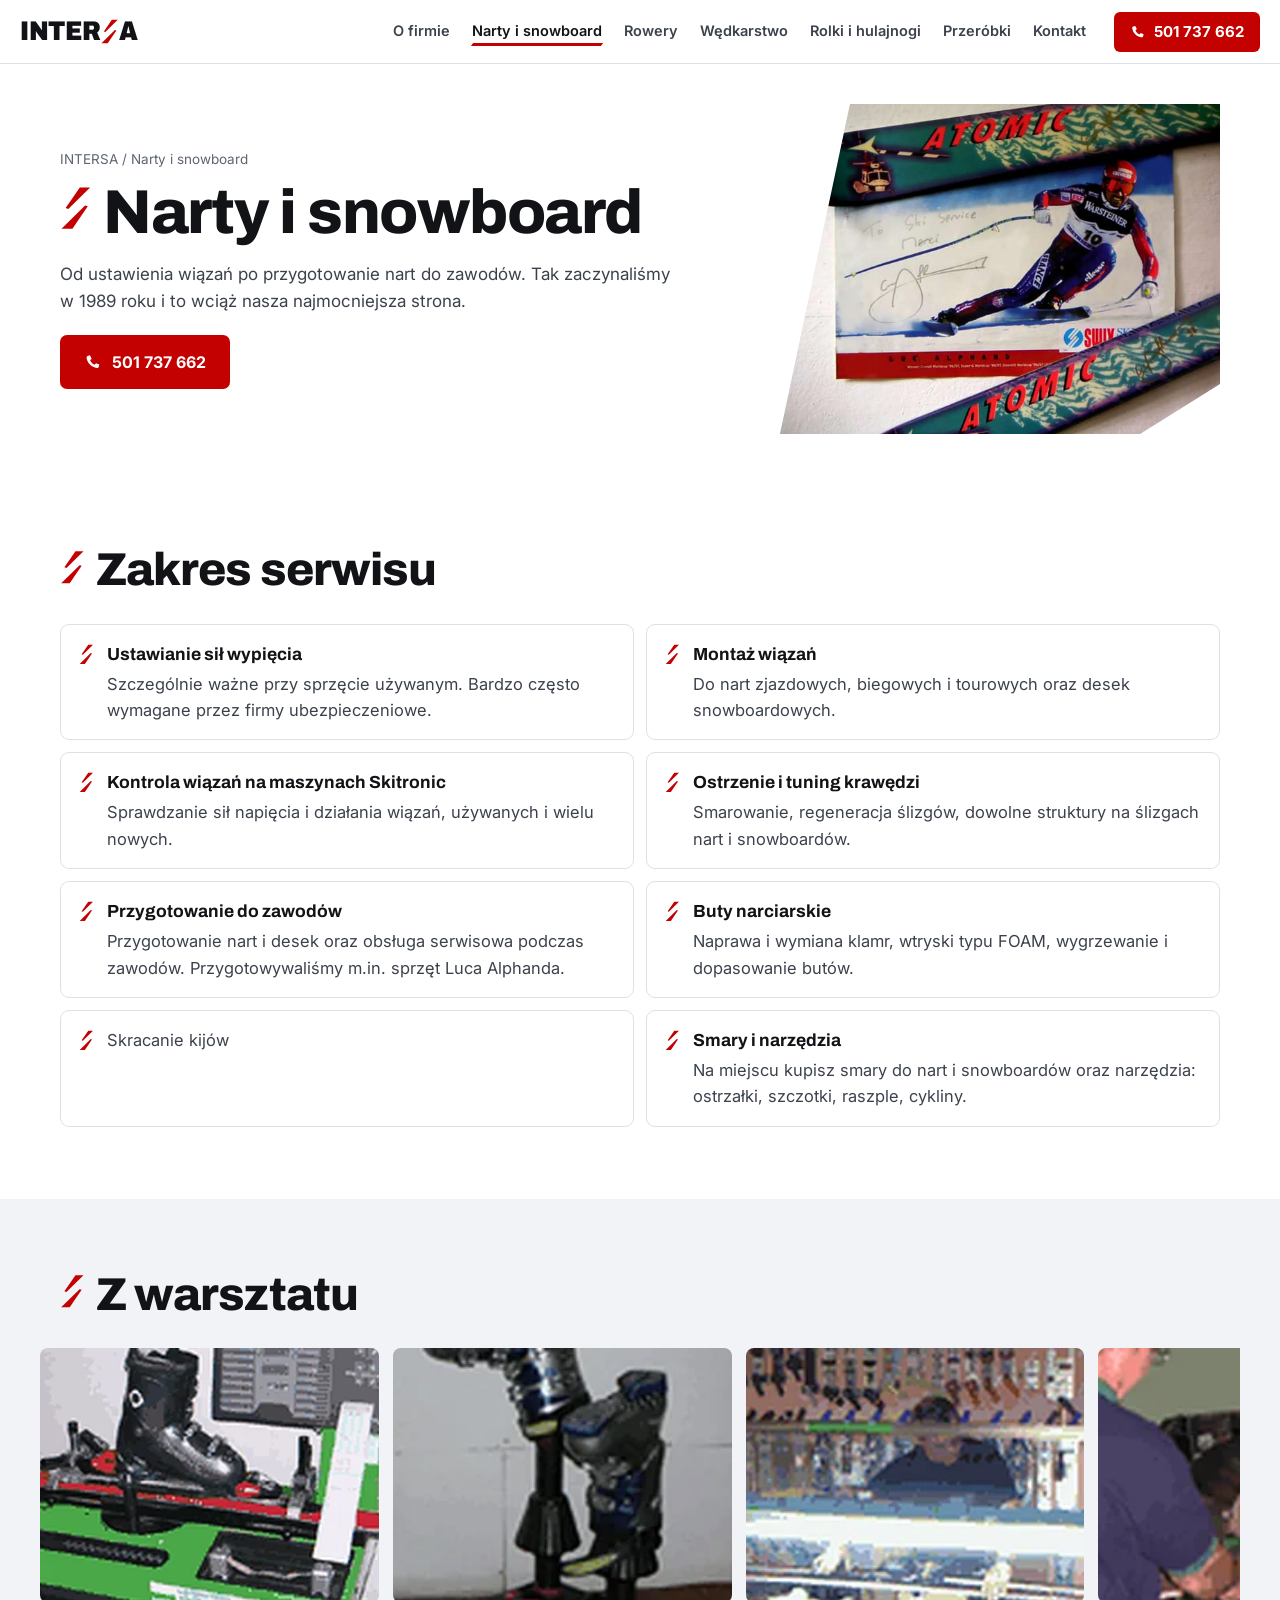
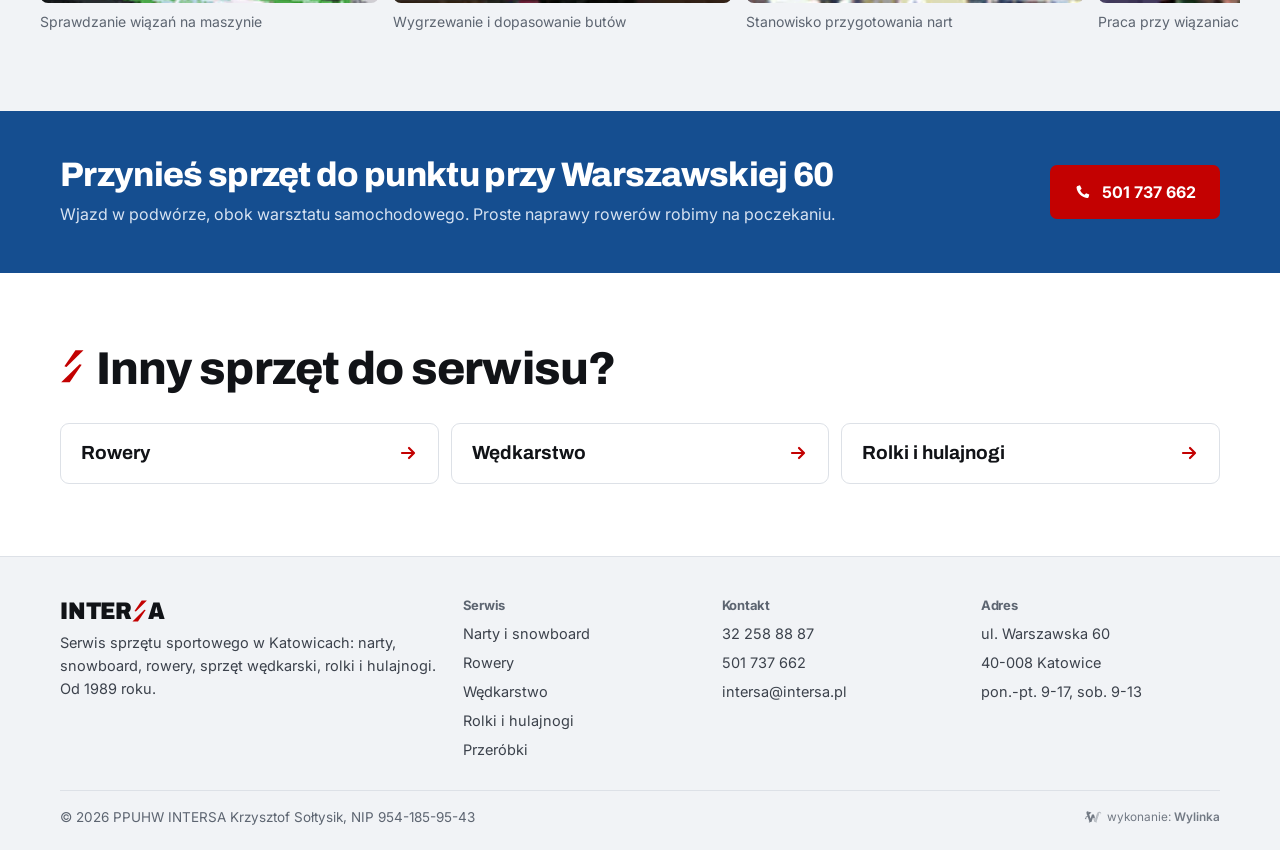
==== narty.html @ d05663ca "Koncepcja strony INTERSA" ====
<!doctype html>
<html lang="pl">
<head>
<meta charset="utf-8">
<meta name="viewport" content="width=device-width,initial-scale=1,viewport-fit=cover">
<title>Serwis nart i snowboardów Katowice - wiązania, ostrzenie | INTERSA</title>
<meta name="description" content="Serwis nart i snowboardów w Katowicach: ustawianie sił wypięcia, montaż wiązań, kontrola na maszynach Skitronic, ostrzenie krawędzi, smarowanie, struktury ślizgów, buty narciarskie.">
<meta name="robots" content="noindex,nofollow">
<meta name="theme-color" content="#ffffff">
<link rel="icon" href="img/favicon.svg" type="image/svg+xml">
<link rel="preconnect" href="https://fonts.googleapis.com">
<link rel="preconnect" href="https://fonts.gstatic.com" crossorigin>
<link href="https://fonts.googleapis.com/css2?family=Archivo:wdth,wght@62..125,600..900&family=Inter:wght@400;500;600;700&display=swap" rel="stylesheet">
<link rel="preload" as="image" href="img/alphand-2x.webp">
<link rel="stylesheet" href="style.css">
<style>
.wylinka-badge{display:inline-flex;align-items:center;gap:.4em;color:inherit;text-decoration:none;font-size:.875em;line-height:1;opacity:.85}
.wylinka-badge:hover,.wylinka-badge:focus-visible{opacity:1}
.wylinka-badge:focus-visible{outline:2px solid currentColor;outline-offset:3px;border-radius:2px}
.wylinka-badge svg{width:18px;height:18px;flex:none;overflow:visible}
.wylinka-badge b{font-weight:600}
.wylinka-badge .wy-old{opacity:.45;transform-origin:40px 30px;transition:transform .32s cubic-bezier(.3,.7,.4,1),opacity .32s ease-out}
.wylinka-badge .wy-pod{opacity:0;transition:opacity .2s ease-out .08s}
.wylinka-badge:hover .wy-old,.wylinka-badge:focus-visible .wy-old{transform:translate(9px,7px) rotate(9deg);opacity:0}
.wylinka-badge:hover .wy-pod,.wylinka-badge:focus-visible .wy-pod{opacity:1}
@media (prefers-reduced-motion:reduce){.wylinka-badge .wy-old,.wylinka-badge .wy-pod{transition:none}.wylinka-badge:hover .wy-old,.wylinka-badge:focus-visible .wy-old{transform:none;opacity:.45}.wylinka-badge:hover .wy-pod,.wylinka-badge:focus-visible .wy-pod{opacity:0}}
</style>
</head>
<body>
<a class="skip" href="#tresc">Przejdź do treści</a>
<header class="top">
  <div class="top-in">
    <a class="logo" href="index.html" aria-label="INTERSA - strona główna"><span>INTER</span><svg class="s" viewBox="0 0 20 30" aria-hidden="true"><path d="M13 1H20L5.2 15.6 3.4 15Z"/><path d="M16.6 13.2 18.4 13.8 8 29H.6Z"/></svg><span>A</span></a>
    <nav class="nav" aria-label="Menu główne"><a href="index.html">O firmie</a><a href="narty.html" aria-current=page>Narty i snowboard</a><a href="rowery.html">Rowery</a><a href="wedkarstwo.html">Wędkarstwo</a><a href="rolki.html">Rolki i hulajnogi</a><a href="przerobki.html">Przeróbki</a><a href="kontakt.html">Kontakt</a></nav>
    <a class="tel-top" href="tel:+48501737662"><svg viewBox="0 0 20 20" aria-hidden="true"><path d="M6.6 2.5 4 3.2c-.8.3-1.3 1-1.2 1.9.6 6 5.6 11 11.6 11.6.9.1 1.6-.4 1.9-1.2l.7-2.6-3.6-1.6-1.6 1.7c-2.2-1-4-2.8-5-5l1.7-1.6Z" fill="currentColor"/></svg>501 737 662</a>
    <button class="burger" aria-label="Menu" aria-expanded="false"><span></span></button>
  </div>
</header>
<nav class="mnav" aria-label="Menu mobilne"><a href="index.html">O firmie<small>od 1989</small></a><a href="narty.html" aria-current=page>Narty i snowboard<small>serwis zimowy</small></a><a href="rowery.html">Rowery<small>wszystkie typy</small></a><a href="wedkarstwo.html">Wędkarstwo<small>kołowrotki, wędziska</small></a><a href="rolki.html">Rolki i hulajnogi<small>łożyska, koła</small></a><a href="przerobki.html">Przeróbki<small>sprzęt dla wymagających</small></a><a href="kontakt.html">Kontakt<small>Warszawska 60</small></a><a class="mtel" href="tel:+48501737662">Zadzwoń: 501 737 662</a><span class="maddr">ul. Warszawska 60, Katowice (wjazd w podwórze)<br>pon.-pt. 9:00-17:00, sob. 9:00-13:00</span></nav>
<main id="tresc">

<section class="phero">
  <div class="phero-txt">
    <p class="crumb"><a href="index.html">INTERSA</a> / Narty i snowboard</p>
    <h1><svg class="blades" viewBox="0 0 20 30" aria-hidden="true"><path d="M13 1H20L5.2 15.6 3.4 15Z"/><path d="M16.6 13.2 18.4 13.8 8 29H.6Z"/></svg><span>Narty i snowboard</span></h1>
    <p class="lead">Od ustawienia wiązań po przygotowanie nart do zawodów. Tak zaczynaliśmy w 1989 roku i to wciąż nasza najmocniejsza strona.</p>
    <a class="btn btn-red" href="tel:+48501737662"><svg viewBox="0 0 20 20" aria-hidden="true"><path d="M6.6 2.5 4 3.2c-.8.3-1.3 1-1.2 1.9.6 6 5.6 11 11.6 11.6.9.1 1.6-.4 1.9-1.2l.7-2.6-3.6-1.6-1.6 1.7c-2.2-1-4-2.8-5-5l1.7-1.6Z" fill="currentColor"/></svg>501 737 662</a>
  </div>
  <div class="phero-img"><img src="img/alphand-2x.webp" alt="Plakat Luca Alphanda z dedykacją dla serwisu INTERSA" fetchpriority="high"></div>
</section>
<section class="sec"><div class="wrap">
  <div class="sec-head"><svg class="blades" viewBox="0 0 20 30" aria-hidden="true"><path d="M13 1H20L5.2 15.6 3.4 15Z"/><path d="M16.6 13.2 18.4 13.8 8 29H.6Z"/></svg><div><h2>Zakres serwisu</h2></div></div>
  <ul class="svc"><li><svg class="blades" viewBox="0 0 20 30" aria-hidden="true"><path d="M13 1H20L5.2 15.6 3.4 15Z"/><path d="M16.6 13.2 18.4 13.8 8 29H.6Z"/></svg><div><b>Ustawianie sił wypięcia</b><span>Szczególnie ważne przy sprzęcie używanym. Bardzo często wymagane przez firmy ubezpieczeniowe.</span></div></li><li><svg class="blades" viewBox="0 0 20 30" aria-hidden="true"><path d="M13 1H20L5.2 15.6 3.4 15Z"/><path d="M16.6 13.2 18.4 13.8 8 29H.6Z"/></svg><div><b>Montaż wiązań</b><span>Do nart zjazdowych, biegowych i tourowych oraz desek snowboardowych.</span></div></li><li><svg class="blades" viewBox="0 0 20 30" aria-hidden="true"><path d="M13 1H20L5.2 15.6 3.4 15Z"/><path d="M16.6 13.2 18.4 13.8 8 29H.6Z"/></svg><div><b>Kontrola wiązań na maszynach Skitronic</b><span>Sprawdzanie sił napięcia i działania wiązań, używanych i wielu nowych.</span></div></li><li><svg class="blades" viewBox="0 0 20 30" aria-hidden="true"><path d="M13 1H20L5.2 15.6 3.4 15Z"/><path d="M16.6 13.2 18.4 13.8 8 29H.6Z"/></svg><div><b>Ostrzenie i tuning krawędzi</b><span>Smarowanie, regeneracja ślizgów, dowolne struktury na ślizgach nart i snowboardów.</span></div></li><li><svg class="blades" viewBox="0 0 20 30" aria-hidden="true"><path d="M13 1H20L5.2 15.6 3.4 15Z"/><path d="M16.6 13.2 18.4 13.8 8 29H.6Z"/></svg><div><b>Przygotowanie do zawodów</b><span>Przygotowanie nart i desek oraz obsługa serwisowa podczas zawodów. Przygotowywaliśmy m.in. sprzęt Luca Alphanda.</span></div></li><li><svg class="blades" viewBox="0 0 20 30" aria-hidden="true"><path d="M13 1H20L5.2 15.6 3.4 15Z"/><path d="M16.6 13.2 18.4 13.8 8 29H.6Z"/></svg><div><b>Buty narciarskie</b><span>Naprawa i wymiana klamr, wtryski typu FOAM, wygrzewanie i dopasowanie butów.</span></div></li><li><svg class="blades" viewBox="0 0 20 30" aria-hidden="true"><path d="M13 1H20L5.2 15.6 3.4 15Z"/><path d="M16.6 13.2 18.4 13.8 8 29H.6Z"/></svg><div><span>Skracanie kijów</span></div></li><li><svg class="blades" viewBox="0 0 20 30" aria-hidden="true"><path d="M13 1H20L5.2 15.6 3.4 15Z"/><path d="M16.6 13.2 18.4 13.8 8 29H.6Z"/></svg><div><b>Smary i narzędzia</b><span>Na miejscu kupisz smary do nart i snowboardów oraz narzędzia: ostrzałki, szczotki, raszple, cykliny.</span></div></li></ul>
</div></section>
<section class="sec sec-ice"><div class="wrap"><div class="sec-head"><svg class="blades" viewBox="0 0 20 30" aria-hidden="true"><path d="M13 1H20L5.2 15.6 3.4 15Z"/><path d="M16.6 13.2 18.4 13.8 8 29H.6Z"/></svg><div><h2>Z warsztatu</h2></div></div><div class="gal"><figure><img src="img/narty-skitronic.webp" alt="Sprawdzanie wiązań na maszynie" loading="lazy"><figcaption>Sprawdzanie wiązań na maszynie</figcaption></figure><figure><img src="img/narty-buty.webp" alt="Wygrzewanie i dopasowanie butów" loading="lazy"><figcaption>Wygrzewanie i dopasowanie butów</figcaption></figure><figure><img src="img/narty-stol.webp" alt="Stanowisko przygotowania nart" loading="lazy"><figcaption>Stanowisko przygotowania nart</figcaption></figure><figure><img src="img/narty-wiazania.webp" alt="Praca przy wiązaniach" loading="lazy"><figcaption>Praca przy wiązaniach</figcaption></figure><figure><img src="img/narty-test.webp" alt="Podczas testów nart NTN" loading="lazy"><figcaption>Podczas testów nart NTN</figcaption></figure></div></div></section><section class="band"><div class="wrap band-in">
  <div><h2>Przynieś sprzęt do punktu przy Warszawskiej 60</h2><p>Wjazd w podwórze, obok warsztatu samochodowego. Proste naprawy rowerów robimy na poczekaniu.</p></div>
  <a class="btn btn-red" href="tel:+48501737662"><svg viewBox="0 0 20 20" aria-hidden="true"><path d="M6.6 2.5 4 3.2c-.8.3-1.3 1-1.2 1.9.6 6 5.6 11 11.6 11.6.9.1 1.6-.4 1.9-1.2l.7-2.6-3.6-1.6-1.6 1.7c-2.2-1-4-2.8-5-5l1.7-1.6Z" fill="currentColor"/></svg>501 737 662</a>
</div></section><section class="sec"><div class="wrap"><div class="sec-head"><svg class="blades" viewBox="0 0 20 30" aria-hidden="true"><path d="M13 1H20L5.2 15.6 3.4 15Z"/><path d="M16.6 13.2 18.4 13.8 8 29H.6Z"/></svg><div><h2>Inny sprzęt do serwisu?</h2></div></div><div class="next"><a href="rowery.html">Rowery<svg viewBox="0 0 20 20" aria-hidden="true"><path d="M4 10h11M11 5l5 5-5 5" fill="none" stroke="currentColor" stroke-width="2.2" stroke-linecap="round" stroke-linejoin="round"/></svg></a><a href="wedkarstwo.html">Wędkarstwo<svg viewBox="0 0 20 20" aria-hidden="true"><path d="M4 10h11M11 5l5 5-5 5" fill="none" stroke="currentColor" stroke-width="2.2" stroke-linecap="round" stroke-linejoin="round"/></svg></a><a href="rolki.html">Rolki i hulajnogi<svg viewBox="0 0 20 20" aria-hidden="true"><path d="M4 10h11M11 5l5 5-5 5" fill="none" stroke="currentColor" stroke-width="2.2" stroke-linecap="round" stroke-linejoin="round"/></svg></a></div></div></section></main>
<footer class="foot">
  <div class="wrap">
    <div class="foot-grid">
      <div class="fbrand"><a class="logo" href="index.html" aria-label="INTERSA"><span>INTER</span><svg class="s" viewBox="0 0 20 30" aria-hidden="true"><path d="M13 1H20L5.2 15.6 3.4 15Z"/><path d="M16.6 13.2 18.4 13.8 8 29H.6Z"/></svg><span>A</span></a><p>Serwis sprzętu sportowego w Katowicach: narty, snowboard, rowery, sprzęt wędkarski, rolki i hulajnogi. Od 1989 roku.</p></div>
      <div><h3>Serwis</h3><ul><li><a href="narty.html">Narty i snowboard</a></li><li><a href="rowery.html">Rowery</a></li><li><a href="wedkarstwo.html">Wędkarstwo</a></li><li><a href="rolki.html">Rolki i hulajnogi</a></li><li><a href="przerobki.html">Przeróbki</a></li></ul></div>
      <div><h3>Kontakt</h3><ul><li><a href="tel:+48322588887">32 258 88 87</a></li><li><a href="tel:+48501737662">501 737 662</a></li><li><a href="mailto:intersa@intersa.pl">intersa@intersa.pl</a></li></ul></div>
      <div><h3>Adres</h3><ul><li>ul. Warszawska 60</li><li>40-008 Katowice</li><li>pon.-pt. 9-17, sob. 9-13</li></ul></div>
    </div>
    <div class="foot-bot">
      <span>&copy; 2026 PPUHW INTERSA Krzysztof Sołtysik, NIP 954-185-95-43</span>
      <a class="wylinka-badge" href="https://wylinka.pl/?utm_source=intersa.pl&amp;utm_medium=stopka&amp;utm_campaign=wykonanie" rel="noopener" title="Strona wykonana przez Wylinka"><svg viewBox="0 0 64 64" aria-hidden="true" focusable="false" fill="currentColor"><path d="M9.8 22.8l-1.2-7.9 2.2-3.7 15.5 4.6-.5 1.5-7.2 5.5 4.7 15.6 5-15.6 7 0 4.1 12.7-4.2-.9-2.6 1.8-.8-2.2-5.3 15.6-4.3 0 .4 .2-2.1 2.8-1.3-1.1 1.1-1.4-3.1 .2-.1-1.7 2.2-.1-5.7-16.5-4.8 .6-.8 3.1 0 .5-.3 .5 .8 2.2-1.6 .5-.4-1.3-.8 1.6-1.5-.8 .8-1.6-1.4 .6-.6-1.6 2.3-.8 .2-.4 1.3-4.8 5.9-.8-2.4-6.9zM15.2 13.7l-.1-.4-.4 .8-.1 .8 .1 1 .1 .4 .3 .7 .3-.9 .1-.7 0-.8z"/><path class="wy-pod" d="M37.1 49.8l-4.5-13.3 2.6-1.8 4.2 .9 .9 2.8 3-9.7 0-.5 .1-.8 3.2-8.4 .5-1 .6-1 .9-1.1 1.3-1 1.1-.7 1.4-.5 1.4-.3 .7 0 .9 0 1.2 .3 1.4 .6 .8 .5 .7 .7 .6 .7 .5 .9 .3 .9 .1 .9 0 .8-.2 .9-.5 .9-.5 .6-.7 .5-.7 .3-.1-.1 0-.1 .5-.5 .3-.7 .2-.5 0-.6-.1-.6-.3-.7-.4-.5-.4-.4-.5-.3-.6-.3-.7 0-.7 .1-.6 .1-.5 .4-.5 .5-.3 .5-.2 .7-.1 1.5-1.4 5.1-.8 3.3-.3 .7-.5 .7-6 17.5 1.9 .1-.1 1.7-3.1-.2 1.1 1.4-1.3 1.1-2.1-2.8 .4-.2z"/><path class="wy-old" d="M40.8 50l.4-.2-4.1 0-4.2-12.5 2.5-1.7 4.3 .9 .6 1.9 .6-1.6 0-.3 2.4-7.8 0-.5 .1-.8 3.2-8.4 .4-.8 .6-.9 .9-1.2 .9-.9 1.3-.8 1.4-.6 1.2-.3 1.4-.1 1.3 .1 .6 .2 .8 .3 1.1 .6 .9 .7 .7 .9 .5 .9 .3 .9 .1 1.1-.1 .9-.3 .9-.4 .7-.6 .7-.6 .4-.6 .2-.1-.1 0-.1 .5-.5 .3-.7 .2-.5 0-.5-.1-.6-.2-.6-.3-.5-.4-.5-.5-.3-.6-.3-.7-.1-.6 0-.6 .1-.6 .3-.6 .5-.3 .4-.2 .5-.1 .5-.1 1.5-1.4 5.1-.8 3.3-.3 .7-.5 .7-6 17.5 1.9 .1-.1 1.7-3.1-.2 1.1 1.4-1.3 1.1zM49.6 17.1l.6 1.7-1.5 1.9 .4 .4 1.8-2.1-.7-2.1zM48.1 28.3l.5 1.8-1.7 1.8 .4 .4 1.9-2-.6-2.2zM37.9 41.7l1.7-1.5-.4-.4-1.7 1.4zM42.6 38.7l-1.5 2.8 1.1 2-1.3 2.6 .5 .2 1.5-2.8-1.1-2 1.4-2.5z"/></svg><span>wykonanie: <b>Wylinka</b></span></a>
    </div>
  </div>
</footer>
<div class="callbar"><a class="btn btn-red" href="tel:+48501737662"><svg viewBox="0 0 20 20" aria-hidden="true"><path d="M6.6 2.5 4 3.2c-.8.3-1.3 1-1.2 1.9.6 6 5.6 11 11.6 11.6.9.1 1.6-.4 1.9-1.2l.7-2.6-3.6-1.6-1.6 1.7c-2.2-1-4-2.8-5-5l1.7-1.6Z" fill="currentColor"/></svg>Zadzwoń</a><a class="btn btn-line" href="kontakt.html">Dojazd</a></div>
<script src="app.js" defer></script>
</body>
</html>
---- style.css ----
:root{
  --ink:#111317;--ink2:#3c424c;--mute:#5d6571;
  --red:#C30101;--red-d:#9e0000;--navy:#154E90;--navy-d:#0f3b6e;
  --snow:#ffffff;--ice:#f1f3f6;--line:#dde1e7;
  --f-head:"Archivo",system-ui,sans-serif;--f-body:"Inter",system-ui,sans-serif;
  --hh:64px;--wrap:1200px;--g:20px;
}
*{box-sizing:border-box}
html{-webkit-text-size-adjust:100%;scroll-padding-top:calc(var(--hh) + 12px)}
body{margin:0;background:var(--snow);color:var(--ink);font:16px/1.6 var(--f-body);overflow-x:hidden}
img{max-width:100%;display:block}
a{color:inherit}
h1,h2,h3{font-family:var(--f-head);font-weight:800;line-height:1.08;letter-spacing:-.02em;margin:0}
p{margin:0 0 1em}
.wrap{max-width:var(--wrap);margin:0 auto;padding:0 var(--g)}
.skip{position:absolute;left:-999px}.skip:focus{left:8px;top:8px;background:#fff;padding:8px;z-index:99}

/* ostrza - motyw z litery S */
.blades{display:inline-block;width:.8em;height:1.15em;flex:none;color:var(--red)}
.blades path{fill:currentColor}

/* nagłówek */
.top{position:sticky;top:0;z-index:50;background:rgba(255,255,255,.96);backdrop-filter:blur(8px);border-bottom:1px solid var(--line);height:var(--hh)}
.top-in{height:100%;display:flex;align-items:center;gap:18px;max-width:1320px;margin:0 auto;padding:0 var(--g)}
.logo{display:flex;align-items:center;text-decoration:none;color:var(--ink);font-family:var(--f-head);font-weight:900;font-size:27px;letter-spacing:-.01em;line-height:1;font-stretch:88%}
.logo .s{width:.62em;height:1em;margin:0 .03em 0 .02em}
.logo .s path{fill:var(--red)}
.nav{display:none;margin-left:auto;gap:2px}
.nav a{font:600 14.5px/1 var(--f-body);text-decoration:none;color:var(--ink2);padding:10px 10px;border-radius:6px;position:relative;white-space:nowrap}
.nav a:hover{color:var(--ink);background:var(--ice)}
.nav a[aria-current=page]{color:var(--ink)}
.nav a[aria-current=page]::after{content:"";position:absolute;left:10px;right:10px;bottom:3px;height:3px;background:var(--red);transform:skewX(-35deg)}
.tel-top{display:none;align-items:center;gap:8px;text-decoration:none;font:700 15px/1 var(--f-body);background:var(--red);color:#fff;padding:12px 16px;border-radius:6px;white-space:nowrap}
.tel-top:hover{background:var(--red-d)}
.burger{margin-left:auto;width:46px;height:46px;border:1px solid var(--line);background:#fff;border-radius:8px;display:grid;place-items:center;cursor:pointer;padding:0}
.burger span{display:block;width:20px;height:2px;background:var(--ink);position:relative}
.burger span::before,.burger span::after{content:"";position:absolute;left:0;width:20px;height:2px;background:var(--ink);transition:transform .2s}
.burger span::before{top:-6px}.burger span::after{top:6px}
.menu-open .burger span{background:transparent}
.menu-open .burger span::before{transform:translateY(6px) rotate(45deg)}
.menu-open .burger span::after{transform:translateY(-6px) rotate(-45deg)}
.mnav{position:fixed;inset:var(--hh) 0 0 0;background:#fff;z-index:49;padding:12px var(--g) 28px;display:none;flex-direction:column;overflow:auto}
.menu-open .mnav{display:flex}
.mnav a{display:flex;align-items:center;justify-content:space-between;text-decoration:none;font:700 21px/1.2 var(--f-head);padding:15px 2px;border-bottom:1px solid var(--line);color:var(--ink)}
.mnav a small{font:500 13px/1 var(--f-body);color:var(--mute)}
.mnav a[aria-current=page]{color:var(--red)}
.mnav .mtel{margin-top:22px;border:0;background:var(--red);color:#fff;justify-content:center;border-radius:8px;padding:16px;font-size:19px}
.mnav .maddr{border:0;font:500 14px/1.5 var(--f-body);color:var(--mute);justify-content:flex-start;padding:14px 2px 0}
@media (min-width:1100px){.nav{display:flex}.tel-top{display:inline-flex}.burger{display:none}.mnav{display:none!important}}

/* przyciski */
.btn{display:inline-flex;align-items:center;justify-content:center;gap:10px;font:700 16px/1 var(--f-body);text-decoration:none;border-radius:7px;padding:16px 22px;border:2px solid transparent;cursor:pointer;white-space:nowrap}
.btn-red{background:var(--red);color:#fff}.btn-red:hover{background:var(--red-d)}
.btn-line{border-color:var(--ink);color:var(--ink);background:transparent}.btn-line:hover{background:var(--ink);color:#fff}
.btn svg{width:18px;height:18px;flex:none}

/* hero strony głównej */
.hero{display:flex;flex-direction:column;height:calc(100svh - var(--hh));min-height:560px;max-height:980px}
.hero-txt{padding:22px var(--g) 18px}
.hero h1{font-size:clamp(34px,9.6vw,74px);font-stretch:92%}
.hero h1 em{font-style:normal;color:var(--red)}
.hero .lead{font-size:16.5px;line-height:1.5;color:var(--ink2);margin:12px 0 18px;max-width:34em}
.hero .acts{display:flex;gap:10px;flex-wrap:wrap}
.hero .acts .btn{flex:1 1 auto}
.hero-meta{display:flex;flex-wrap:wrap;gap:4px 16px;margin:14px 0 0;font-size:14px;color:var(--mute)}
.hero-meta b{color:var(--ink);font-weight:600}
.hero-img{flex:1;min-height:150px;position:relative;overflow:hidden;clip-path:polygon(0 34px,100% 0,100% 100%,0 100%)}
.hero-img img{position:absolute;inset:0;width:100%;height:100%;object-fit:cover;object-position:40% 38%}
.hero-img .cap{position:absolute;left:var(--g);bottom:14px;right:var(--g);color:#fff;font-size:13px;line-height:1.35;text-shadow:0 1px 8px rgba(0,0,0,.7)}
.hero-img::after{content:"";position:absolute;inset:auto 0 0 0;height:55%;background:linear-gradient(transparent,rgba(0,0,0,.55))}
.hero-img .cap{z-index:2}
@media (max-height:700px) and (max-width:759px){.hero .lead{font-size:15px;margin:8px 0 12px}.hero-meta{display:none}}
@media (min-width:760px){
  .hero{display:grid;grid-template-columns:1fr 1fr;height:calc(100vh - var(--hh));min-height:600px;max-height:860px}
  .hero-txt{align-self:center;padding:40px 40px 40px max(var(--g),calc((100vw - var(--wrap))/2 + var(--g)))}
  .hero .acts .btn{flex:0 0 auto}
  .hero-img{clip-path:polygon(110px 0,100% 0,100% 100%,0 100%)}
  .hero-img .cap{left:150px}
}

/* sekcje */
.sec{padding:72px 0}
.sec-ice{background:var(--ice)}
.sec-head{display:flex;align-items:flex-start;gap:12px;margin-bottom:28px}
.sec-head .blades{margin-top:.12em;font-size:30px}
.sec-head h2{font-size:clamp(28px,5.4vw,46px)}
.sec-head p{margin:10px 0 0;color:var(--ink2);max-width:40em}
@media (max-width:759px){.sec{padding:52px 0}}

/* karty usług (przesuwane) */
.rail{display:flex;gap:16px;overflow-x:auto;scroll-snap-type:x mandatory;scrollbar-width:none;padding:2px var(--g) 10px;margin:0 calc(var(--g) * -1);cursor:grab;-webkit-overflow-scrolling:touch}
.rail::-webkit-scrollbar{display:none}
.rail.drag{cursor:grabbing;scroll-snap-type:none}
.rail.drag a{pointer-events:none}
.card{flex:0 0 78%;scroll-snap-align:start;background:#fff;border:1px solid var(--line);border-radius:10px;overflow:hidden;text-decoration:none;color:var(--ink);display:flex;flex-direction:column;transition:border-color .2s,transform .2s}
.card:hover{border-color:var(--ink);transform:translateY(-2px)}
.card figure{margin:0;aspect-ratio:16/10;overflow:hidden;clip-path:polygon(0 0,100% 0,100% calc(100% - 22px),0 100%);background:var(--ice)}
.card figure img{width:100%;height:100%;object-fit:cover}
.card .cb{padding:14px 18px 20px;display:flex;flex-direction:column;flex:1}
.card h3{font-size:22px;margin-bottom:8px}
.card p{font-size:15px;color:var(--ink2);margin:0 0 14px}
.card .more{margin-top:auto;font:700 14.5px/1 var(--f-body);display:inline-flex;align-items:center;gap:8px;color:var(--red)}
.rail-nav{display:flex;gap:8px;justify-content:flex-end;margin-top:14px}
.rail-nav button{width:46px;height:46px;border-radius:50%;border:1.5px solid var(--ink);background:#fff;cursor:pointer;display:grid;place-items:center}
.rail-nav button:hover{background:var(--ink);color:#fff}
.rail-nav svg{width:18px;height:18px}
@media (min-width:600px){.card{flex-basis:46%}}
@media (min-width:1000px){.card{flex-basis:calc((100% - 48px)/3.35)}}

/* o firmie */
.about{display:grid;gap:34px}
.about-txt p{font-size:17px;color:var(--ink2)}
.motto{margin:26px 0 0;padding:20px 22px;border-left:4px solid var(--red);background:var(--ice);font:700 19px/1.4 var(--f-head);color:var(--ink)}
.motto span{display:block;font:500 13.5px/1.4 var(--f-body);color:var(--mute);margin-top:8px}
.about-fig{margin:0;position:relative}
.about-fig img{width:100%;aspect-ratio:4/3;object-fit:cover;clip-path:polygon(0 0,100% 0,100% calc(100% - 40px),calc(100% - 64px) 100%,0 100%)}
.about-fig figcaption{font-size:14px;color:var(--mute);margin-top:10px;line-height:1.45}
.facts{display:grid;grid-template-columns:1fr 1fr;gap:12px;margin:26px 0 0}
.fact{border-top:3px solid var(--ink);padding-top:10px}
.fact b{display:block;font:800 30px/1 var(--f-head);letter-spacing:-.02em}
.fact span{font-size:14px;color:var(--mute)}
@media (min-width:900px){.about{grid-template-columns:1.05fr .95fr;gap:64px;align-items:start}}

/* certyfikaty */
.brands{display:flex;flex-wrap:wrap;gap:8px}
.brands li{list-style:none;font:700 15px/1 var(--f-head);padding:11px 14px;border:1px solid var(--line);border-radius:6px;background:#fff}
.brands{padding:0;margin:0}
.note{font-size:14px;color:var(--mute);margin-top:16px}

/* pas współpracy */
.band{background:var(--navy);color:#fff;padding:46px 0}
.band-in{display:grid;gap:20px;align-items:center}
.band h2{font-size:clamp(24px,4vw,34px)}
.band p{margin:8px 0 0;color:#d7e3f2}
.band .blades{color:#fff;font-size:26px}
.band .btn-red{justify-self:start}
@media (min-width:900px){.band-in{grid-template-columns:1fr auto}}

/* kontakt */
.contact{display:grid;gap:26px}
.cinfo dl{margin:0;display:grid;gap:16px}
.cinfo dt{font:700 13px/1 var(--f-body);color:var(--mute);margin-bottom:5px}
.cinfo dd{margin:0;font-size:17px}
.cinfo dd a{font-weight:700;text-decoration:none}
.cinfo dd a:hover{color:var(--red)}
.hours{width:100%;border-collapse:collapse;font-size:16px}
.hours td{padding:4px 0}.hours td+td{text-align:right;font-weight:600}
.map{border:1px solid var(--line);border-radius:10px;overflow:hidden;min-height:320px;background:var(--ice)}
.map iframe{width:100%;height:100%;min-height:320px;border:0;display:block}
@media (min-width:900px){.contact{grid-template-columns:.8fr 1.2fr;gap:44px}}

.form{display:grid;gap:12px;margin-top:8px}
.form label{font:600 14px/1.2 var(--f-body);display:grid;gap:6px}
.form input,.form textarea{font:16px var(--f-body);padding:13px 14px;border:1.5px solid var(--line);border-radius:7px;background:#fff;width:100%}
.form input:focus,.form textarea:focus{outline:none;border-color:var(--navy)}
.form textarea{min-height:120px;resize:vertical}
.form .demo{font-size:13px;color:var(--mute)}

/* podstrony */
.phero{display:grid;gap:0}
.phero-txt{padding:28px var(--g) 24px}
.crumb{font-size:13.5px;color:var(--mute);margin-bottom:10px}
.crumb a{text-decoration:none}.crumb a:hover{color:var(--red)}
.phero h1{font-size:clamp(34px,8vw,62px);display:flex;gap:12px;align-items:flex-start}
.phero h1 .blades{font-size:.62em;margin-top:.14em}
.phero .lead{font-size:17px;color:var(--ink2);margin:14px 0 20px;max-width:36em}
.phero-img{position:relative;aspect-ratio:16/10;overflow:hidden;clip-path:polygon(0 26px,100% 0,100% 100%,0 100%);background:var(--ice)}
.phero-img img{position:absolute;inset:0;width:100%;height:100%;object-fit:cover}
@media (min-width:860px){
  .phero{grid-template-columns:1.05fr .95fr;min-height:480px}
  .phero-txt{align-self:center;padding:48px 44px 48px max(var(--g),calc((100vw - var(--wrap))/2 + var(--g)))}
  .phero-img{aspect-ratio:auto;clip-path:polygon(90px 0,100% 0,100% 100%,0 100%)}
}
.svc{display:grid;gap:12px;padding:0;margin:0}
.svc li{list-style:none;display:flex;gap:14px;align-items:flex-start;background:#fff;border:1px solid var(--line);border-radius:9px;padding:16px 18px;font-size:16.5px}
.svc li .blades{font-size:18px;margin-top:3px}
.svc li b{display:block;font-family:var(--f-head);font-size:17.5px;margin-bottom:2px}
.svc li span{color:var(--ink2)}
@media (min-width:860px){.svc{grid-template-columns:1fr 1fr}}
.gal{display:flex;gap:14px;overflow-x:auto;scroll-snap-type:x mandatory;scrollbar-width:none;padding:0 var(--g) 6px;margin:0 calc(var(--g) * -1);cursor:grab}
.gal::-webkit-scrollbar{display:none}
.gal.drag{cursor:grabbing;scroll-snap-type:none}
.gal figure{flex:0 0 80%;margin:0;scroll-snap-align:start}
.gal img{width:100%;aspect-ratio:4/3;object-fit:cover;border-radius:8px;user-select:none;-webkit-user-drag:none}
.gal figcaption{font-size:14px;color:var(--mute);margin-top:8px}
@media (min-width:700px){.gal figure{flex-basis:calc((100% - 28px)/2.4)}}
@media (min-width:1100px){.gal figure{flex-basis:calc((100% - 42px)/3.3)}}
.next{display:grid;gap:12px}
.next a{display:flex;justify-content:space-between;align-items:center;text-decoration:none;border:1px solid var(--line);border-radius:9px;padding:18px 20px;font:700 19px/1.2 var(--f-head);background:#fff}
.next a:hover{border-color:var(--ink)}
.next a svg{width:20px;height:20px;color:var(--red)}
@media (min-width:760px){.next{grid-template-columns:repeat(3,1fr)}}

/* stopka */
.foot{background:var(--ice);border-top:1px solid var(--line);padding:42px 0 22px;font-size:14.5px;color:var(--ink2)}
.foot-grid{display:grid;grid-template-columns:1fr 1fr;gap:24px 20px}
.foot h3{font:700 13px/1 var(--f-body);color:var(--mute);margin:0 0 10px}
.foot a{text-decoration:none}.foot a:hover{color:var(--red)}
.foot ul{list-style:none;margin:0;padding:0;display:grid;gap:6px}
.foot .fbrand{grid-column:1/-1}
.foot .fbrand .logo{font-size:24px;margin-bottom:8px}
.foot .fbrand p{margin:0;max-width:30em}
.foot-bot{display:flex;flex-wrap:wrap;gap:10px 20px;justify-content:space-between;align-items:center;border-top:1px solid var(--line);margin-top:28px;padding-top:16px;font-size:13.5px;color:var(--mute)}
@media (min-width:900px){.foot-grid{grid-template-columns:1.6fr 1fr 1fr 1fr}.foot .fbrand{grid-column:auto}}

/* pasek telefonu na telefonie */
.callbar{position:fixed;left:0;right:0;bottom:0;z-index:40;display:flex;gap:8px;padding:10px var(--g) calc(10px + env(safe-area-inset-bottom));background:rgba(255,255,255,.97);border-top:1px solid var(--line);transform:translateY(110%);transition:transform .25s}
.callbar.on{transform:none}
.callbar .btn{flex:1;padding:14px 10px}
@media (min-width:1100px){.callbar{display:none}}
.more svg,.tel-top svg{width:16px;height:16px;flex:none}
.about-fig img,.gal img,.card img{height:auto}
.card figure img{height:100%}
/* ostrza przy krawędzi zdjęcia */
.hero{position:relative}
.cut{position:absolute;pointer-events:none;z-index:3}
.cut path{fill:var(--red)}
.cut-m{left:0;right:0;width:100%;height:46px}
.cut-d{display:none}
.trust{display:none}
@media (max-width:759px){.cut-m{bottom:auto}}
@media (min-width:760px){
  .cut-m{display:none}
  .cut-d{display:block;top:0;bottom:0;height:100%;width:130px;left:calc(50% - 20px)}
  .trust{display:grid;grid-template-columns:repeat(3,1fr);gap:18px;margin:34px 0 0;padding:22px 0 0;border-top:1px solid var(--line);list-style:none}
  .trust li{display:flex;gap:10px;align-items:flex-start;font:600 15px/1.35 var(--f-body);color:var(--ink2)}
  .trust .blades{font-size:18px;margin-top:2px}
  .hero h1{font-size:clamp(44px,5.4vw,84px)}
}
@media (max-width:859px){
  .phero{display:flex;flex-direction:column;height:calc(100svh - var(--hh));min-height:540px;max-height:980px}
  .phero-img{flex:1;aspect-ratio:auto;min-height:170px}
}
@media (min-width:860px){
  .phero{grid-template-columns:1fr minmax(0,440px);min-height:0;max-width:var(--wrap);margin:0 auto;padding:0 var(--g);gap:40px;align-items:center}
  .phero-txt{padding:56px 0}
  .phero-img{aspect-ratio:4/3;clip-path:polygon(70px 0,100% 0,100% calc(100% - 50px),calc(100% - 80px) 100%,0 100%);margin:40px 0}
}
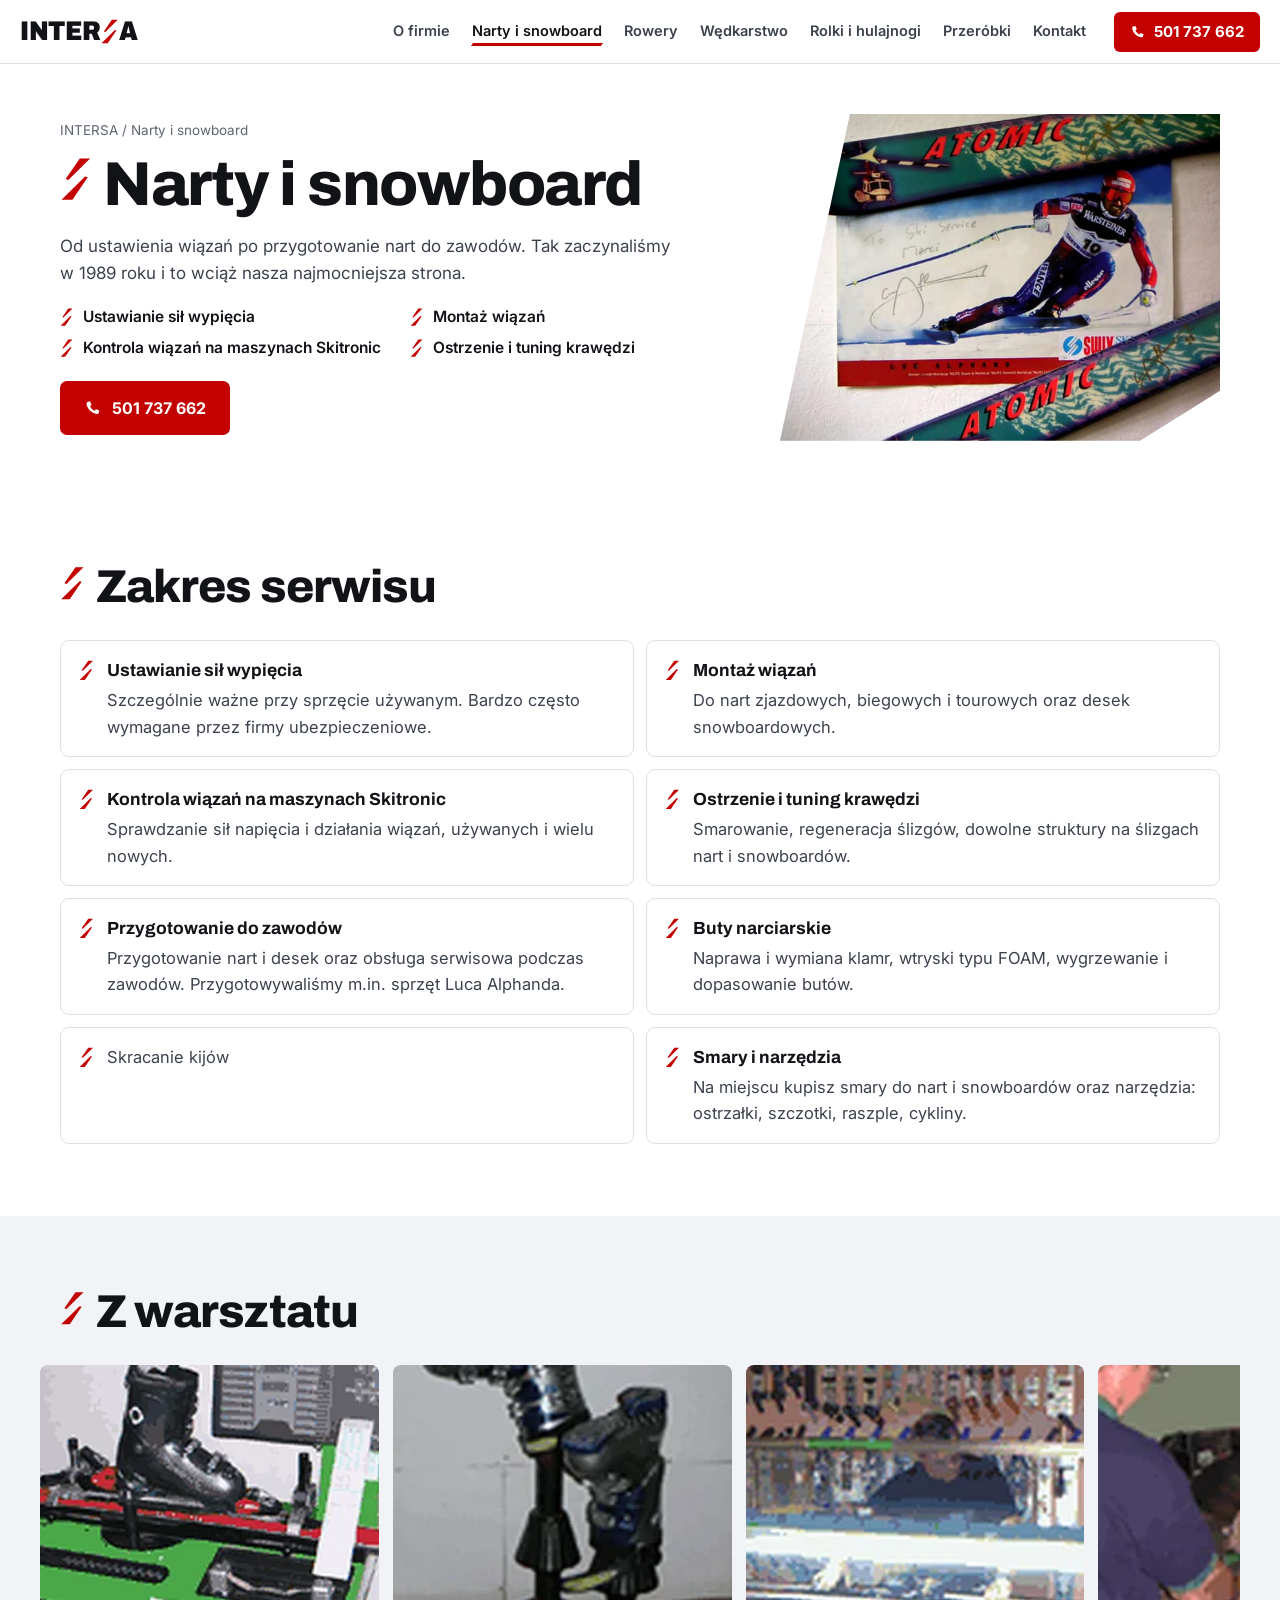
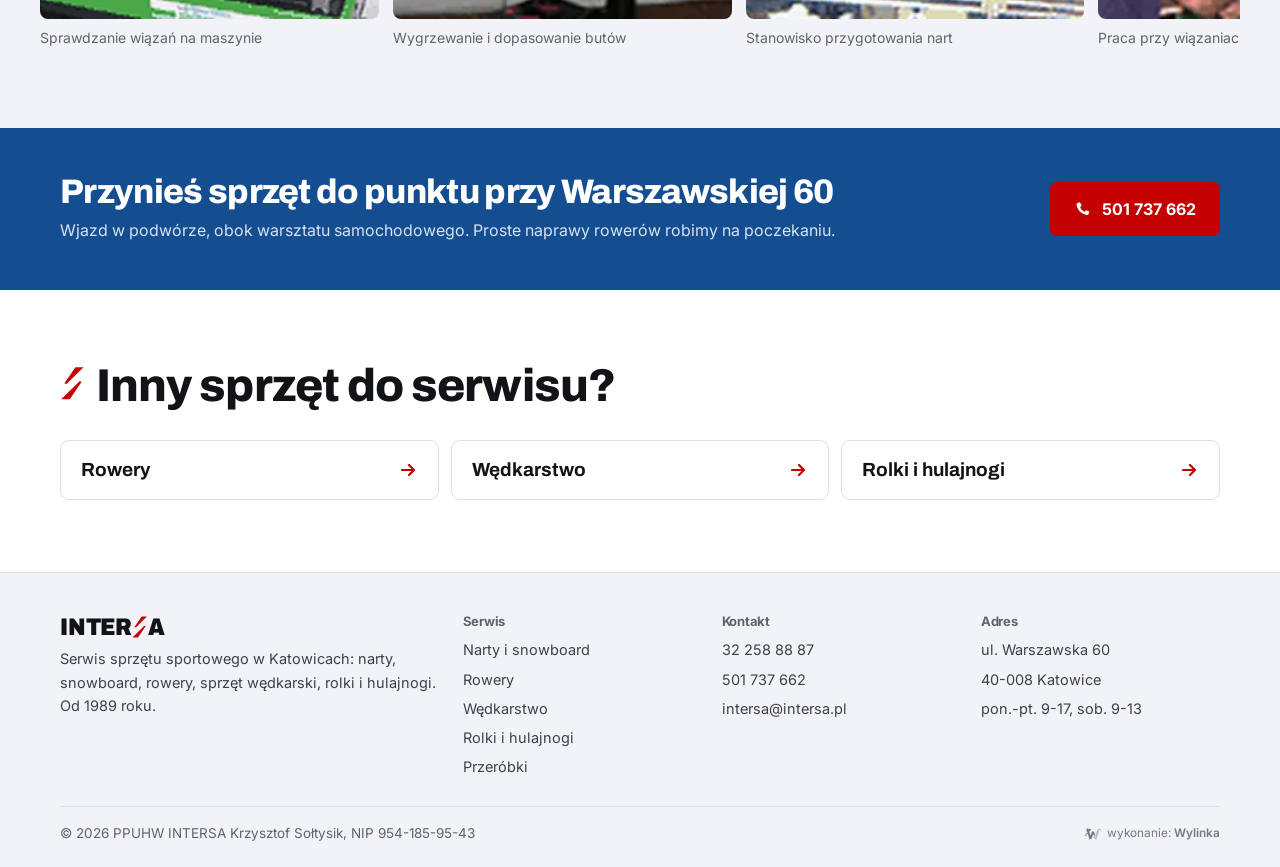
==== commit 9d9ae14d: "Poprawki podstron i zdjęć" ====
--- a/narty.html
+++ b/narty.html
@@ -44,9 +44,10 @@
     <p class="crumb"><a href="index.html">INTERSA</a> / Narty i snowboard</p>
     <h1><svg class="blades" viewBox="0 0 20 30" aria-hidden="true"><path d="M13 1H20L5.2 15.6 3.4 15Z"/><path d="M16.6 13.2 18.4 13.8 8 29H.6Z"/></svg><span>Narty i snowboard</span></h1>
     <p class="lead">Od ustawienia wiązań po przygotowanie nart do zawodów. Tak zaczynaliśmy w 1989 roku i to wciąż nasza najmocniejsza strona.</p>
+    <ul class="pts"><li><svg class="blades" viewBox="0 0 20 30" aria-hidden="true"><path d="M13 1H20L5.2 15.6 3.4 15Z"/><path d="M16.6 13.2 18.4 13.8 8 29H.6Z"/></svg>Ustawianie sił wypięcia</li><li><svg class="blades" viewBox="0 0 20 30" aria-hidden="true"><path d="M13 1H20L5.2 15.6 3.4 15Z"/><path d="M16.6 13.2 18.4 13.8 8 29H.6Z"/></svg>Montaż wiązań</li><li><svg class="blades" viewBox="0 0 20 30" aria-hidden="true"><path d="M13 1H20L5.2 15.6 3.4 15Z"/><path d="M16.6 13.2 18.4 13.8 8 29H.6Z"/></svg>Kontrola wiązań na maszynach Skitronic</li><li><svg class="blades" viewBox="0 0 20 30" aria-hidden="true"><path d="M13 1H20L5.2 15.6 3.4 15Z"/><path d="M16.6 13.2 18.4 13.8 8 29H.6Z"/></svg>Ostrzenie i tuning krawędzi</li></ul>
     <a class="btn btn-red" href="tel:+48501737662"><svg viewBox="0 0 20 20" aria-hidden="true"><path d="M6.6 2.5 4 3.2c-.8.3-1.3 1-1.2 1.9.6 6 5.6 11 11.6 11.6.9.1 1.6-.4 1.9-1.2l.7-2.6-3.6-1.6-1.6 1.7c-2.2-1-4-2.8-5-5l1.7-1.6Z" fill="currentColor"/></svg>501 737 662</a>
   </div>
-  <div class="phero-img"><img src="img/alphand-2x.webp" alt="Plakat Luca Alphanda z dedykacją dla serwisu INTERSA" fetchpriority="high"></div>
+  <div style="--ar:1.347" class="phero-img"><img src="img/alphand-2x.webp" alt="Plakat Luca Alphanda z dedykacją dla serwisu INTERSA" fetchpriority="high"></div>
 </section>
 <section class="sec"><div class="wrap">
   <div class="sec-head"><svg class="blades" viewBox="0 0 20 30" aria-hidden="true"><path d="M13 1H20L5.2 15.6 3.4 15Z"/><path d="M16.6 13.2 18.4 13.8 8 29H.6Z"/></svg><div><h2>Zakres serwisu</h2></div></div>
--- a/style.css
+++ b/style.css
@@ -236,3 +236,16 @@
   .phero-txt{padding:56px 0}
   .phero-img{aspect-ratio:4/3;clip-path:polygon(70px 0,100% 0,100% calc(100% - 50px),calc(100% - 80px) 100%,0 100%);margin:40px 0}
 }
+.phero-img.contain{background:#fff}.phero-img.contain img{object-fit:contain;padding:8px 6%}
+.phero-img{aspect-ratio:var(--ar,4/3)!important}
+@media (max-width:859px){
+  .phero-txt{flex:1;display:flex;flex-direction:column;justify-content:center}
+  .phero-txt .crumb{margin-top:-8px}
+  .phero-img{flex:none;min-height:0}
+}
+.pts{list-style:none;margin:0 0 22px;padding:0;display:grid;gap:8px}
+.pts li{display:flex;gap:10px;align-items:flex-start;font:600 15.5px/1.35 var(--f-body);color:var(--ink)}
+.pts .blades{font-size:16px;margin-top:1px}
+@media (min-width:860px){.pts{grid-template-columns:1fr 1fr;gap:10px 20px}}
+@media (max-width:859px){.phero .lead{margin:10px 0 16px}.phero .btn{align-self:stretch}}
+@media (max-width:380px){.pts li:nth-child(4){display:none}.phero .lead{font-size:16px}}
